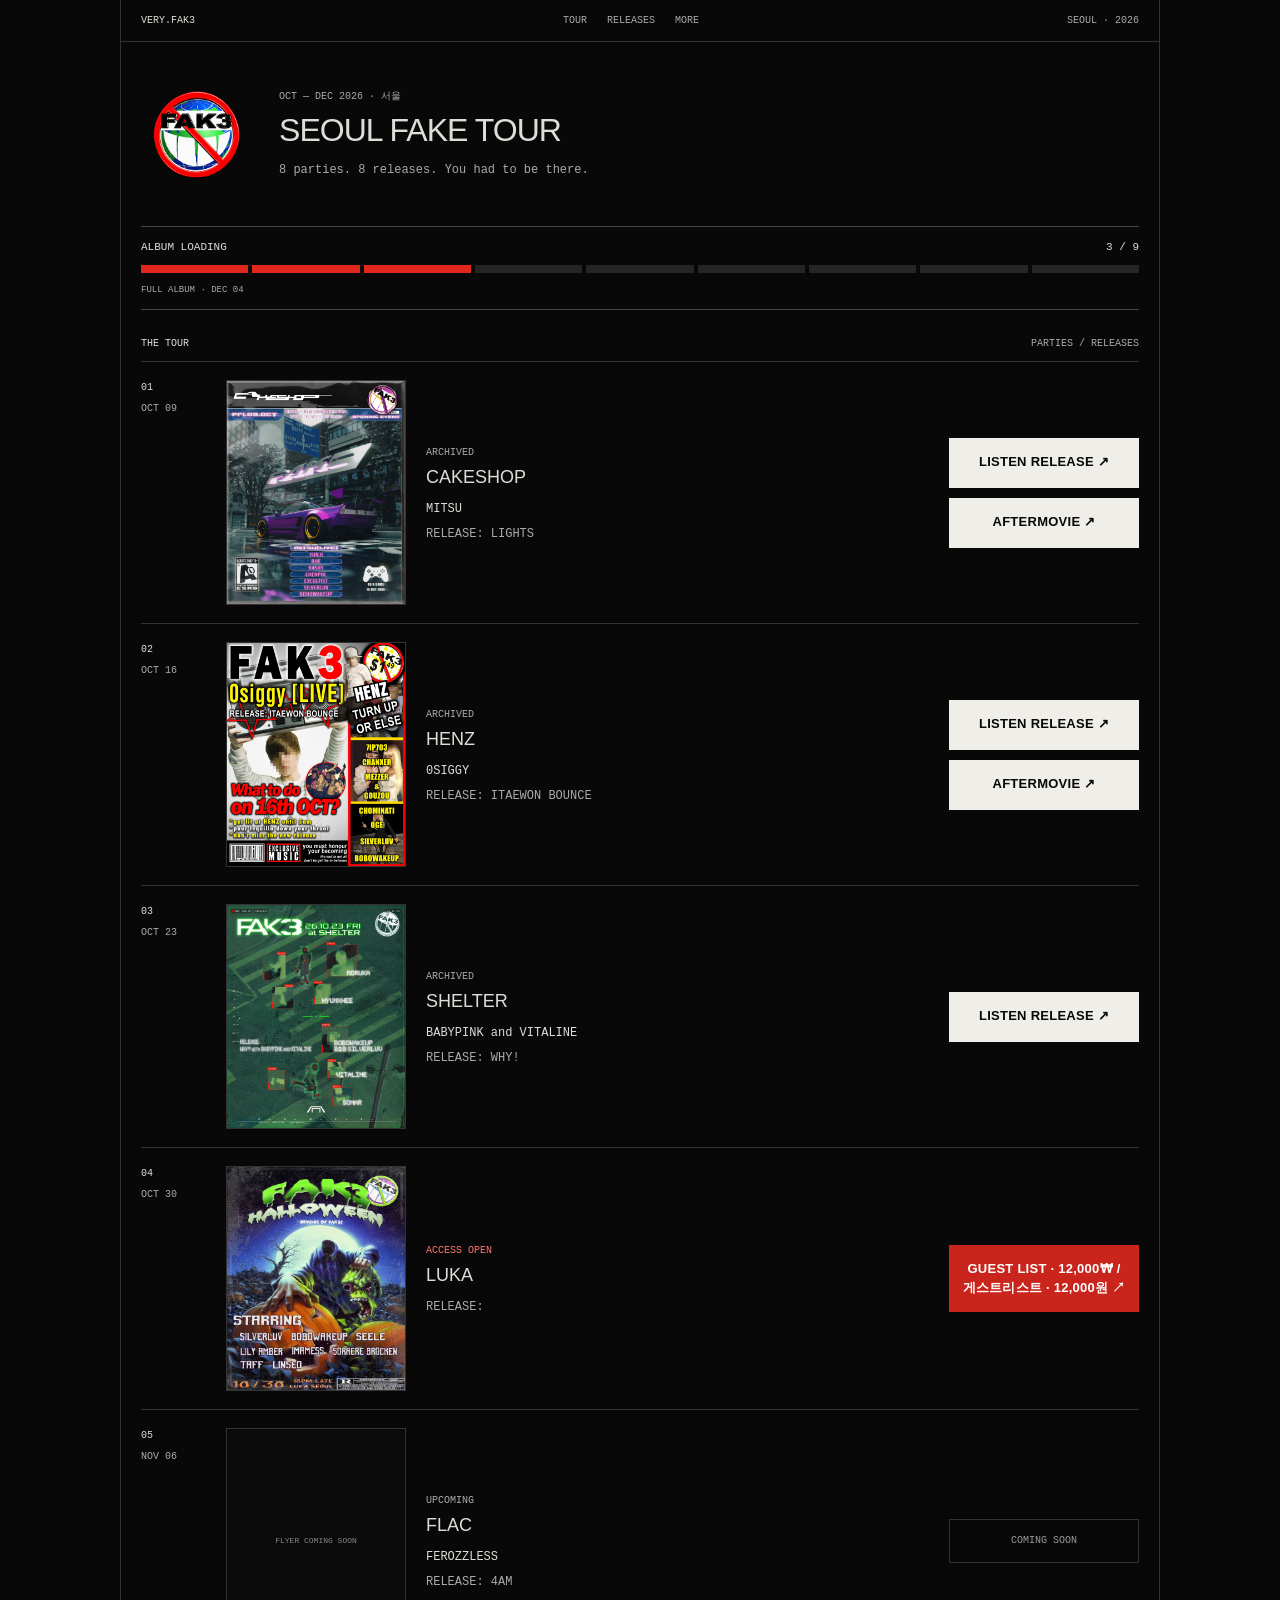
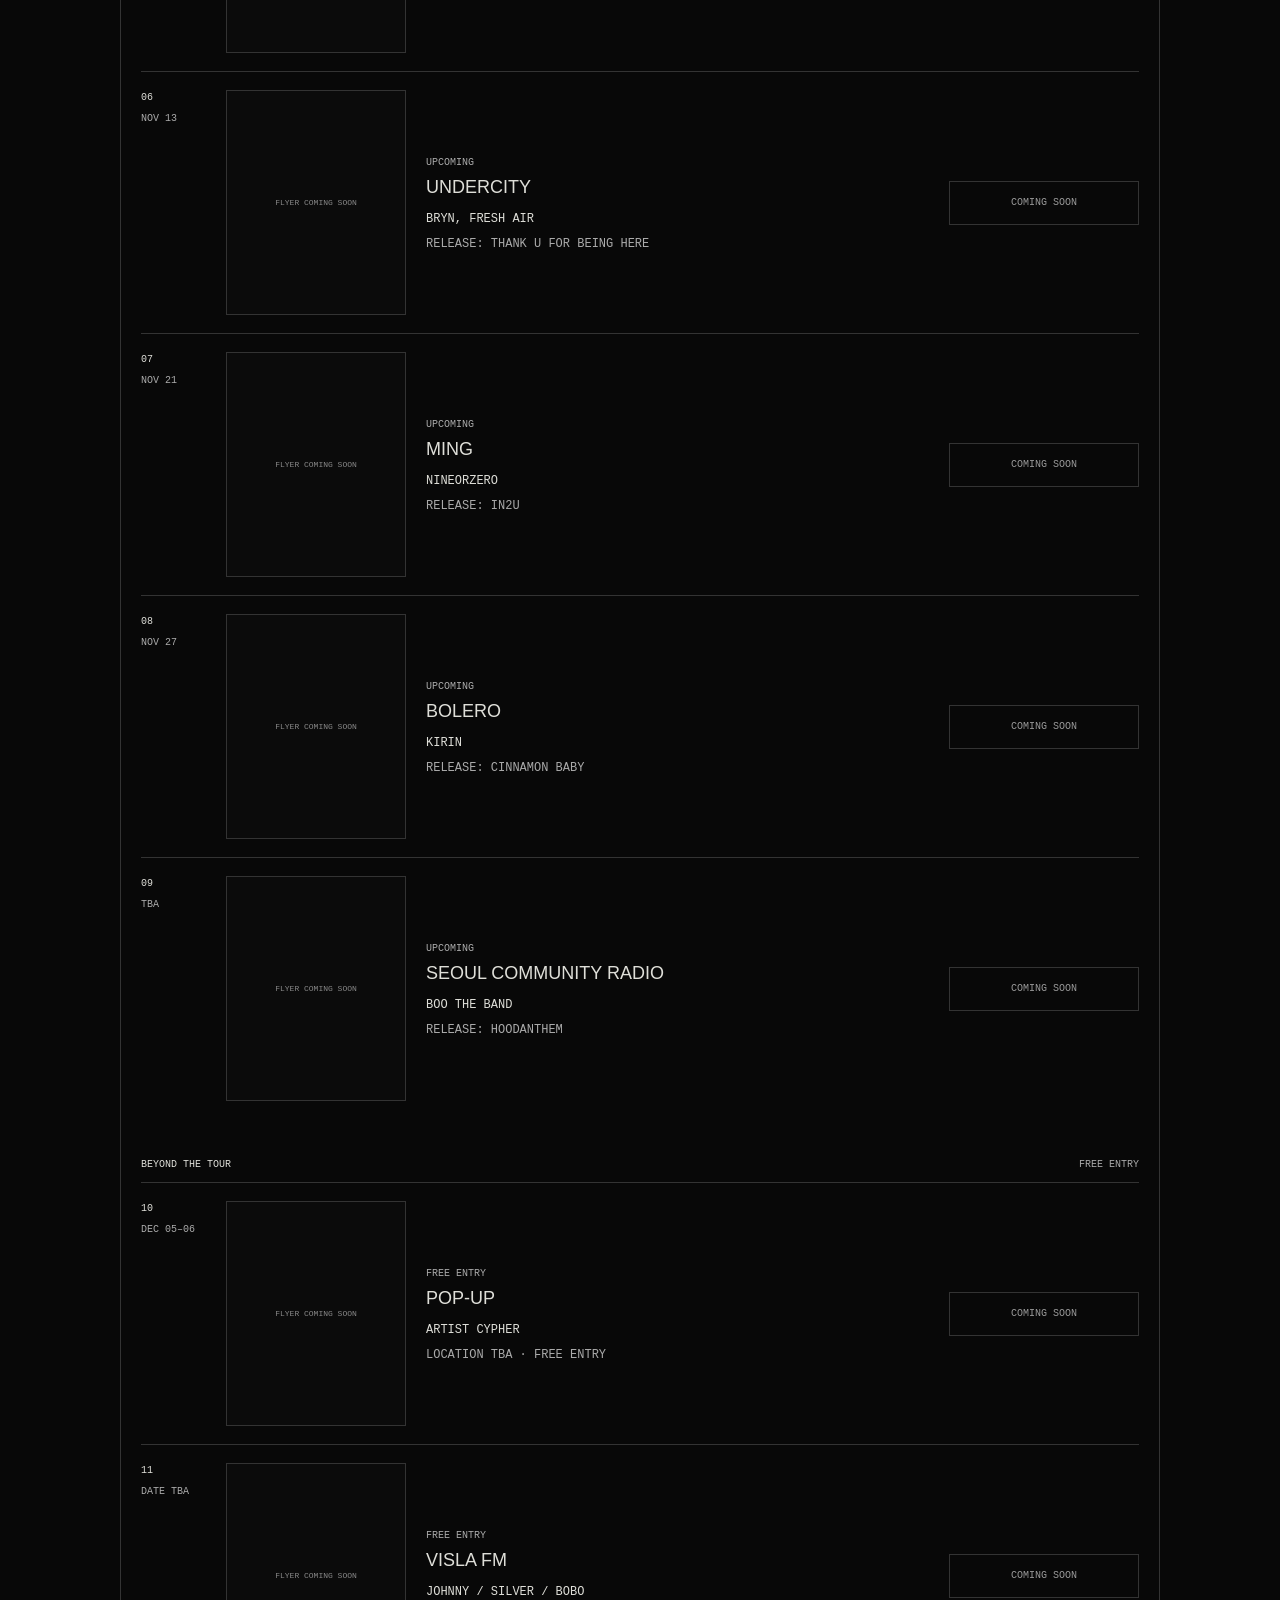
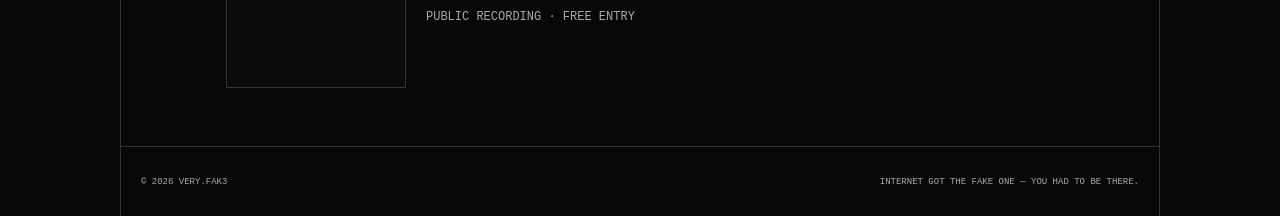
==== index.html @ c267aefb "Fix Henz artist and refresh tour data" ====
<!doctype html>
<html lang="en">
<head>
<meta charset="utf-8"><meta name="viewport" content="width=device-width,initial-scale=1">
<title>SEOUL FAKE TOUR — VERY.FAK3</title>
<meta name="description" content="8 parties. 8 releases. Seoul, October–December 2026. Tickets, music and live memories from VERY.FAK3.">
<meta name="theme-color" content="#080808">
<link rel="icon" href="logo.png">
<link rel="stylesheet" href="style.css?v=4">
<script defer src="data.js?v=5"></script>
<script defer src="script.js?v=5"></script>
</head>
<body><a class="skip" href="#events">Skip to events</a><div class="shell">
<header><a href="#top">VERY.FAK3</a><nav aria-label="Main navigation"><a href="#events">TOUR</a><a href="#album">RELEASES</a><a href="#extras">MORE</a></nav><span>SEOUL · 2026</span></header>
<main id="top"><section class="hero"><img src="logo.png" alt="VERY.FAK3" class="logo" width="112" height="112"><div><p class="eyebrow">OCT — DEC 2026 · 서울</p><h1>SEOUL FAKE TOUR</h1><p>8 parties. 8 releases. You had to be there.</p></div></section>
<section id="album" class="loading" aria-label="Album release progress"><div class="progress-label"><span id="album-label">ALBUM LOADING</span><span id="count">0 / </span></div><div id="blocks" class="blocks" role="progressbar" aria-label="Tracks released" aria-valuemin="0" aria-valuemax="9" aria-valuenow="0"></div><div class="album-bottom"><span>FULL ALBUM · DEC 04</span><span id="album-link"></span></div></section>
<div class="section-heading"><h2>THE TOUR</h2><span>PARTIES / RELEASES</span></div><section id="events" class="events" aria-label="Tour events"></section>
<div class="section-heading extra-heading"><h2>BEYOND THE TOUR</h2><span>FREE ENTRY</span></div><section id="extras" class="events" aria-label="Pop-up and radio"></section>
<noscript><p>Enable JavaScript to see the tour schedule and access links.</p></noscript>
</main><footer><span>© 2026 VERY.FAK3</span><span>INTERNET GOT THE FAKE ONE — YOU HAD TO BE THERE.</span></footer></div></body></html>
---- style.css ----
* {
  box-sizing: border-box;
}

html {
  background: #080808;
  color: #deded8;
  font-family: Arial, Helvetica, sans-serif;
  scroll-behavior: smooth;
}

body {
  margin: 0;
}

a {
  color: inherit;
  text-decoration: none;
}

a:focus-visible {
  outline: 2px solid #e1261c;
  outline-offset: 5px;
}

.skip {
  position: absolute;
  top: -70px;
  left: 12px;
  background: #deded8;
  color: #080808;
  padding: 12px;
  z-index: 5;
}

.skip:focus {
  top: 12px;
}

.shell {
  width: min(1040px, 100%);
  margin: auto;
  min-height: 100vh;
  border-inline: 1px solid #333;
}

header,
footer {
  display: flex;
  align-items: center;
  justify-content: space-between;
  gap: 16px;
  padding: 15px 20px;
  font: 10px "Courier New", monospace;
  color: #aaa;
}

header {
  border-bottom: 1px solid #333;
}

header > a {
  color: #deded8;
}

nav {
  display: flex;
  gap: 20px;
}

nav a:hover {
  color: #fff;
}

main {
  padding: 0 20px;
}

.hero {
  display: flex;
  align-items: center;
  gap: 26px;
  padding: 36px 0;
}

.logo {
  width: 112px;
  height: 112px;
  object-fit: contain;
}

.hero h1 {
  font-size: clamp(20px, 4vw, 32px);
  font-weight: 500;
  letter-spacing: -0.03em;
  margin: 8px 0 12px;
}

.hero p {
  font: 12px/1.5 "Courier New", monospace;
  color: #aaa;
  margin: 0;
}

.hero .eyebrow {
  font-size: 10px;
}

.loading {
  border-block: 1px solid #444;
  padding: 14px 0;
  margin-bottom: 28px;
  font: 11px "Courier New", monospace;
  scroll-margin-top: 20px;
}

.progress-label,
.album-bottom {
  display: flex;
  justify-content: space-between;
  gap: 12px;
}

.blocks {
  display: grid;
  grid-template-columns: repeat(9, 1fr);
  gap: 4px;
  margin: 12px 0;
}

.blocks i {
  height: 8px;
  background: #252525;
}

.blocks i.on {
  background: #e1261c;
}

.album-bottom {
  font-size: 9px;
  color: #aaa;
  align-items: center;
}

.section-heading {
  display: flex;
  justify-content: space-between;
  align-items: center;
  gap: 12px;
  padding-bottom: 12px;
  font: 10px "Courier New", monospace;
  color: #aaa;
}

.section-heading h2 {
  font: inherit;
  color: #deded8;
  margin: 0;
}

.events {
  scroll-margin-top: 20px;
}

.event {
  display: grid;
  grid-template-columns: 65px 180px minmax(0, 1fr) 190px;
  gap: 20px;
  align-items: center;
  border-top: 1px solid #333;
  padding: 18px 0;
}

.event:hover {
  background: #0d0d0d;
}

.event-id {
  font: 10px/1.6 "Courier New", monospace;
  align-self: start;
  color: #aaa;
  display: flex;
  flex-direction: column;
  gap: 5px;
}

.number {
  color: #deded8;
}

.media {
  aspect-ratio: 4 / 5;
  min-width: 0;
  border: 1px solid #333;
  display: grid;
  place-items: center;
  overflow: hidden;
  background: #0b0b0b;
}

.media span {
  font: 8px "Courier New", monospace;
  color: #888;
  text-align: center;
  padding: 8px;
}

.media img {
  display: block;
  width: 100%;
  height: 100%;
  object-fit: contain;
}

.status {
  font: 10px "Courier New", monospace;
  color: #aaa;
}

.status.open {
  color: #ff756c;
}

.info {
  min-width: 0;
}

.info h3 {
  font-size: 18px;
  font-weight: 500;
  margin: 8px 0 12px;
  overflow-wrap: anywhere;
}

.info p {
  font: 12px/1.6 "Courier New", monospace;
  margin: 0;
  overflow-wrap: anywhere;
}

.artist {
  color: #deded8;
}

.info .track {
  color: #aaa;
  margin-top: 6px;
}

.actions {
  display: flex;
  flex-direction: column;
  gap: 10px;
  min-width: 0;
}

.action {
  min-height: 50px;
  display: flex;
  align-items: center;
  justify-content: center;
  text-align: center;
  padding: 14px 12px;
  background: #f0eee8;
  border: 1px solid #f0eee8;
  color: #080808;
  font: 700 13px/1.4 Arial, Helvetica, sans-serif;
  letter-spacing: 0.02em;
  overflow-wrap: anywhere;
  transition: background 0.12s, color 0.12s;
}

.action-primary {
  background: #c9251d;
  border-color: #c9251d;
  color: #fff;
}

.action:hover {
  background: #fff;
  border-color: #fff;
  color: #080808;
  text-decoration: underline;
  text-underline-offset: 4px;
}

.action:focus-visible {
  outline: 3px solid #fff;
  outline-offset: 4px;
}

.unavailable {
  min-height: 44px;
  display: flex;
  align-items: center;
  justify-content: center;
  text-align: center;
  padding: 10px 8px;
  font: 10px/1.4 "Courier New", monospace;
  border: 1px solid #333;
  color: #999;
}

.access-note {
  font: 10px/1.5 "Courier New", monospace;
  color: #aaa;
}

.extra-heading {
  margin-top: 40px;
}

footer {
  border-top: 1px solid #333;
  margin-top: 40px;
  min-height: 70px;
  font-size: 9px;
}

@media (max-width: 700px) {
  .shell {
    border: 0;
  }

  header,
  footer {
    padding: 14px 16px;
  }

  header > span {
    display: none;
  }

  nav {
    gap: 16px;
  }

  main {
    padding: 0 16px;
  }

  .hero {
    gap: 16px;
    padding: 28px 0;
  }

  .logo {
    width: 82px;
    height: 82px;
  }

  .hero p {
    font-size: 10px;
  }

  .event {
    grid-template-columns: 36px 100px minmax(0, 1fr);
    gap: 12px;
    padding: 16px 0;
  }

  .event-id {
    grid-column: 1;
    grid-row: 1;
    font-size: 9px;
  }

  .media {
    grid-column: 2;
    grid-row: 1;
    align-self: start;
  }

  .info {
    grid-column: 3;
    grid-row: 1;
  }

  .info h3 {
    font-size: 15px;
    margin: 6px 0 10px;
  }

  .info p {
    font-size: 11px;
  }

  .actions {
    grid-column: 1 / -1;
    grid-row: 2;
    width: 100%;
  }

  .action {
    min-height: 52px;
    font-size: 14px;
  }

  .section-heading {
    font-size: 9px;
  }

  footer {
    align-items: start;
    flex-direction: column;
    gap: 9px;
  }
}

@media (max-width: 360px) {
  .event {
    grid-template-columns: 28px 80px minmax(0, 1fr);
    gap: 9px;
  }

  .hero {
    gap: 12px;
  }

  .logo {
    width: 66px;
    height: 66px;
  }
}

@media (prefers-reduced-motion: reduce) {
  html {
    scroll-behavior: auto;
  }

  .action {
    transition: none;
  }
}
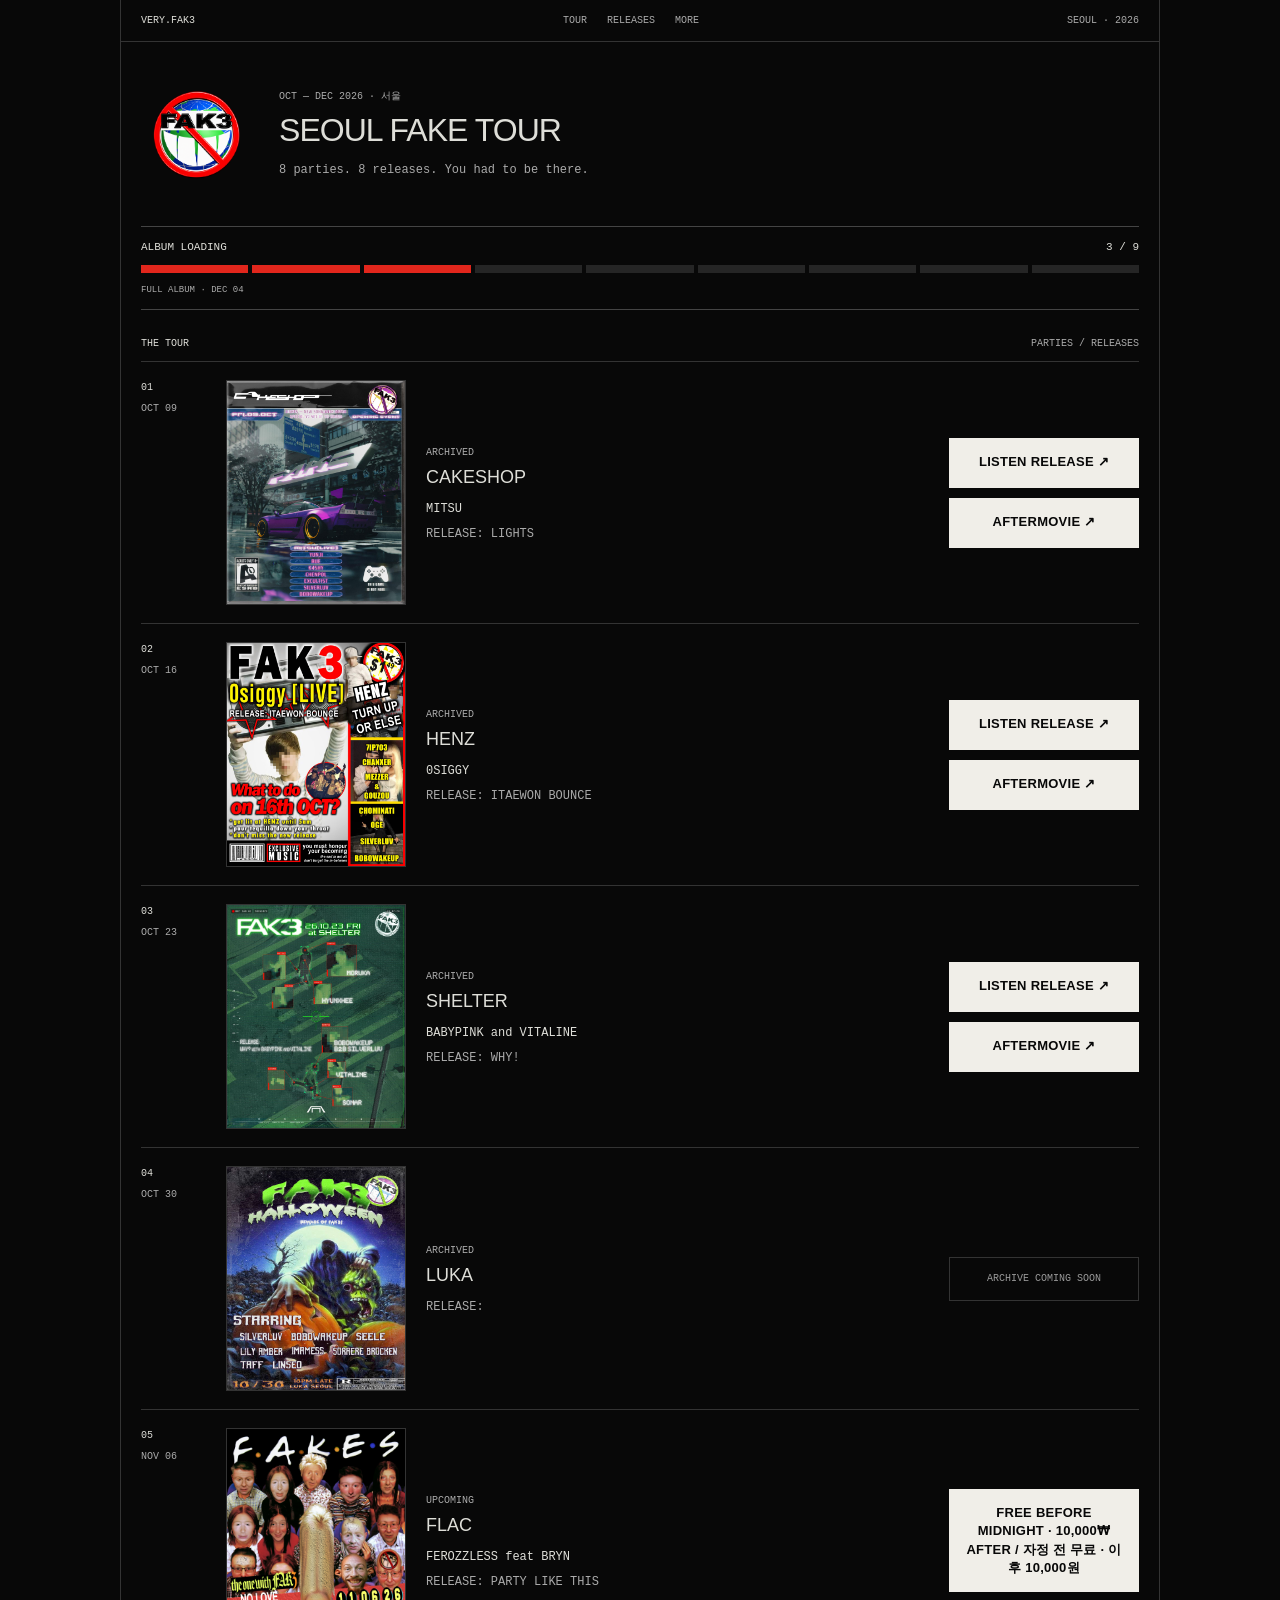
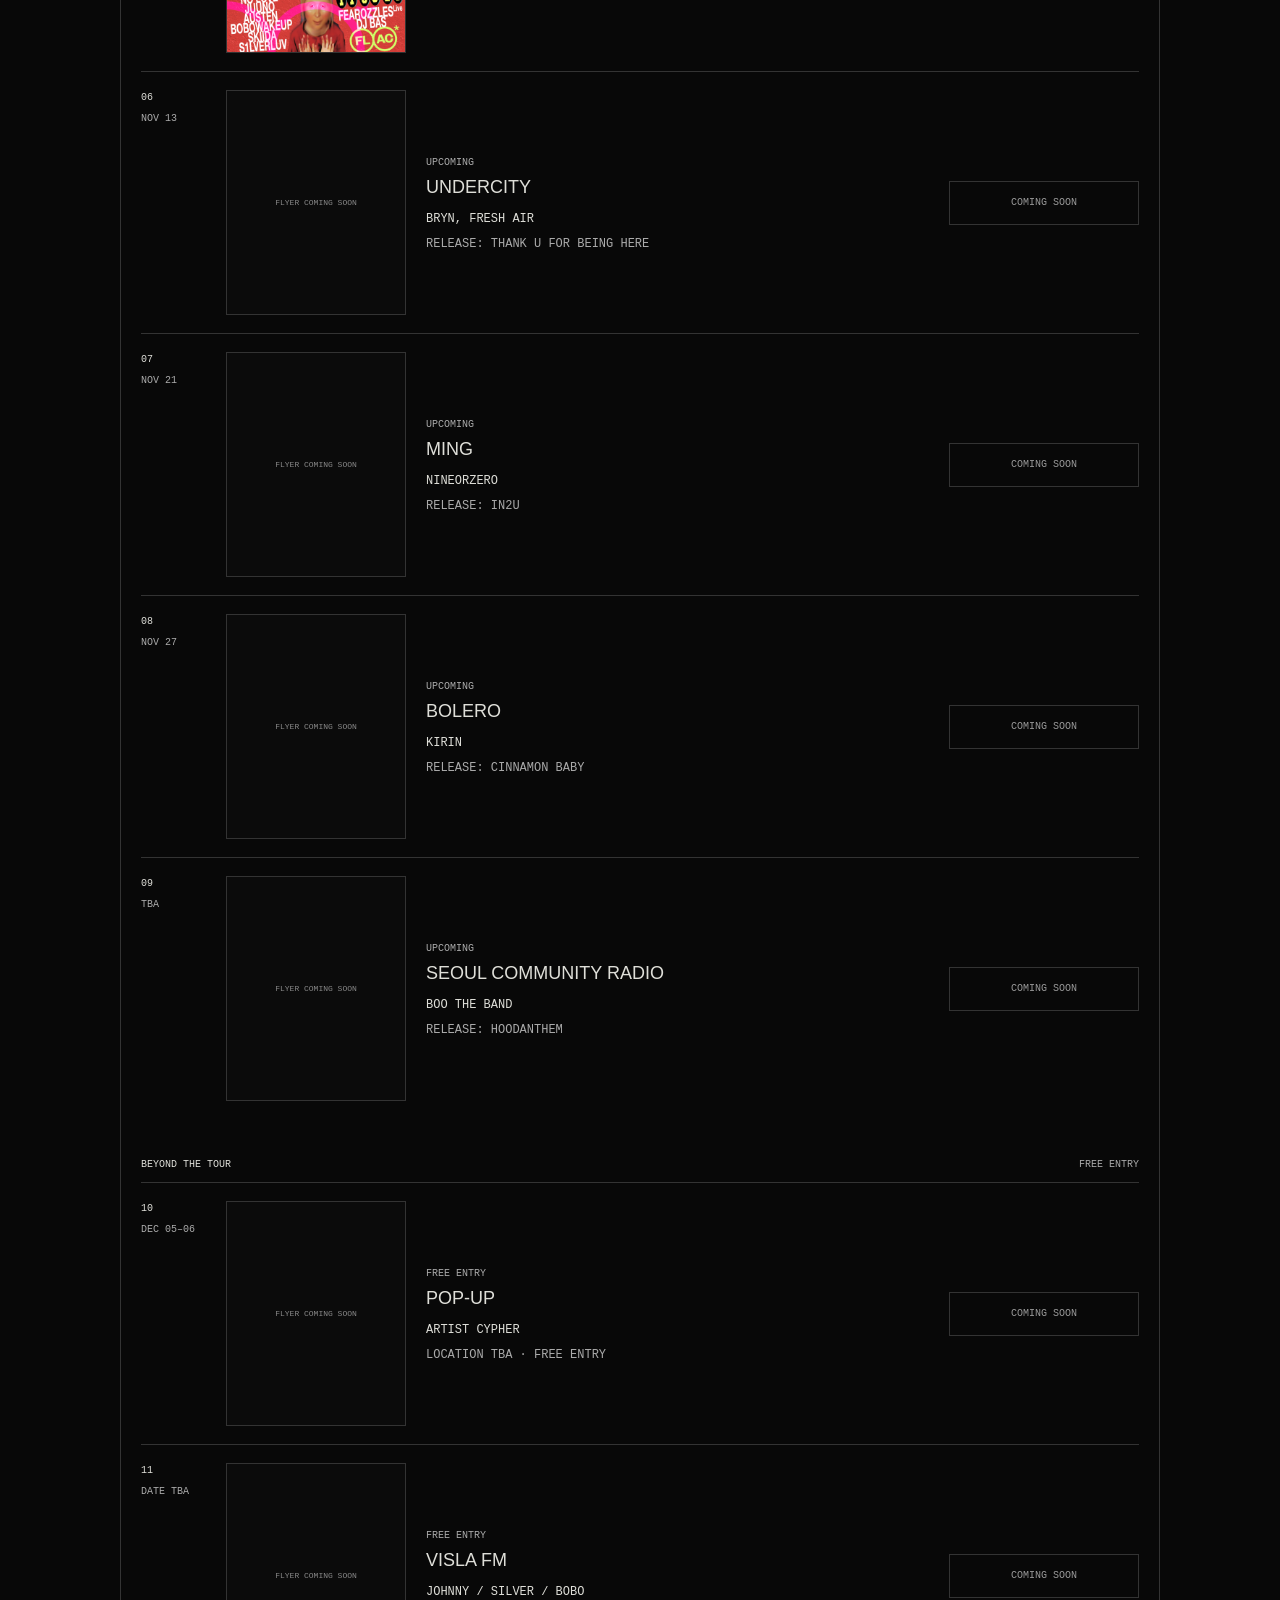
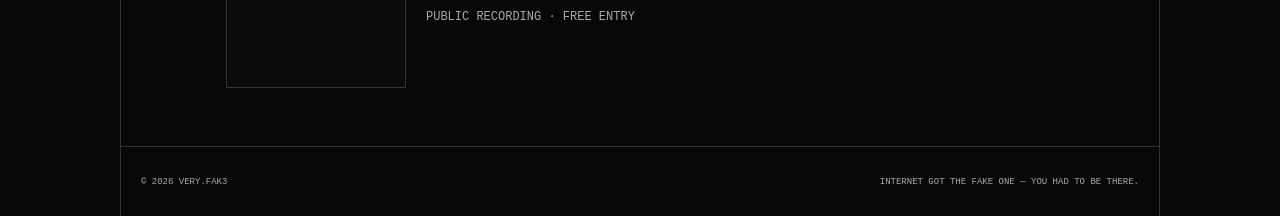
==== commit 39ef281a: "Close Luka, add Flac flyer and Shelter aftermovie" ====
--- a/index.html
+++ b/index.html
@@ -7,8 +7,8 @@
 <meta name="theme-color" content="#080808">
 <link rel="icon" href="logo.png">
 <link rel="stylesheet" href="style.css?v=4">
-<script defer src="data.js?v=5"></script>
-<script defer src="script.js?v=5"></script>
+<script defer src="data.js?v=6"></script>
+<script defer src="script.js?v=6"></script>
 </head>
 <body><a class="skip" href="#events">Skip to events</a><div class="shell">
 <header><a href="#top">VERY.FAK3</a><nav aria-label="Main navigation"><a href="#events">TOUR</a><a href="#album">RELEASES</a><a href="#extras">MORE</a></nav><span>SEOUL · 2026</span></header>
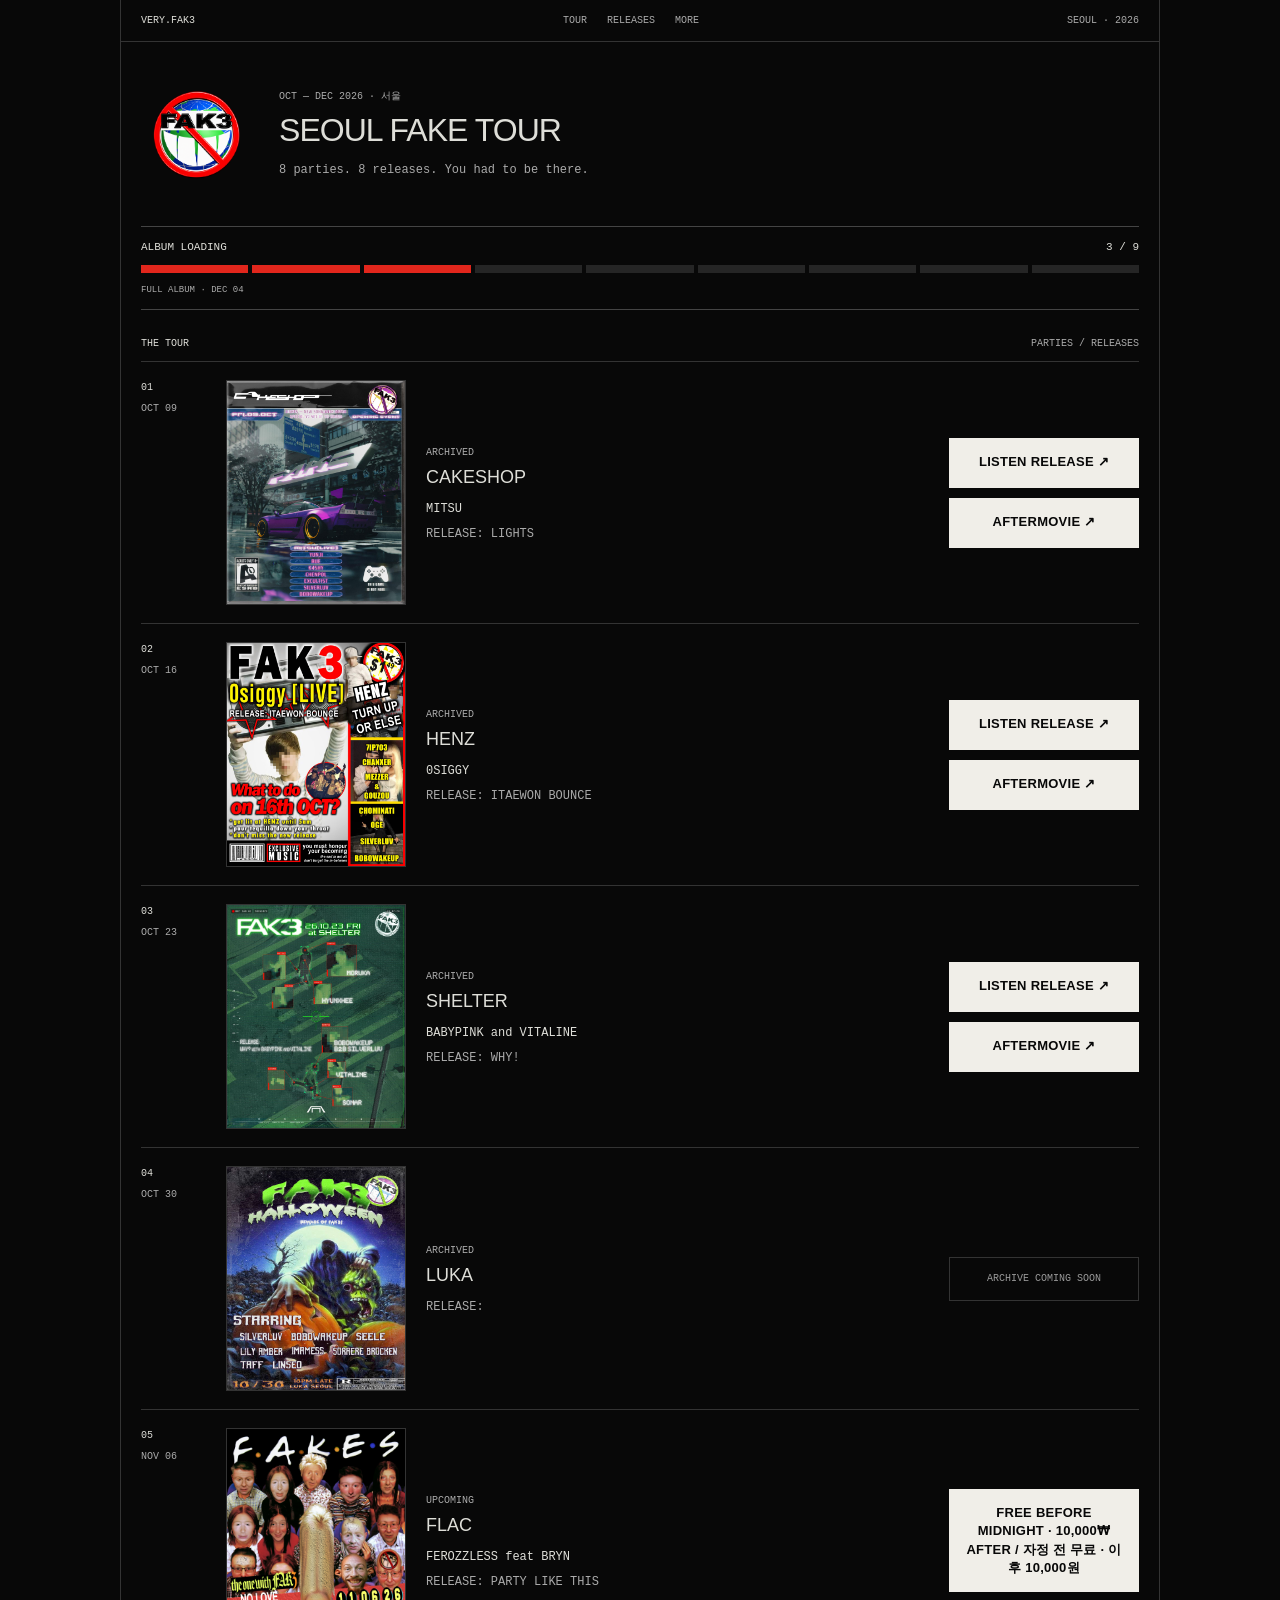
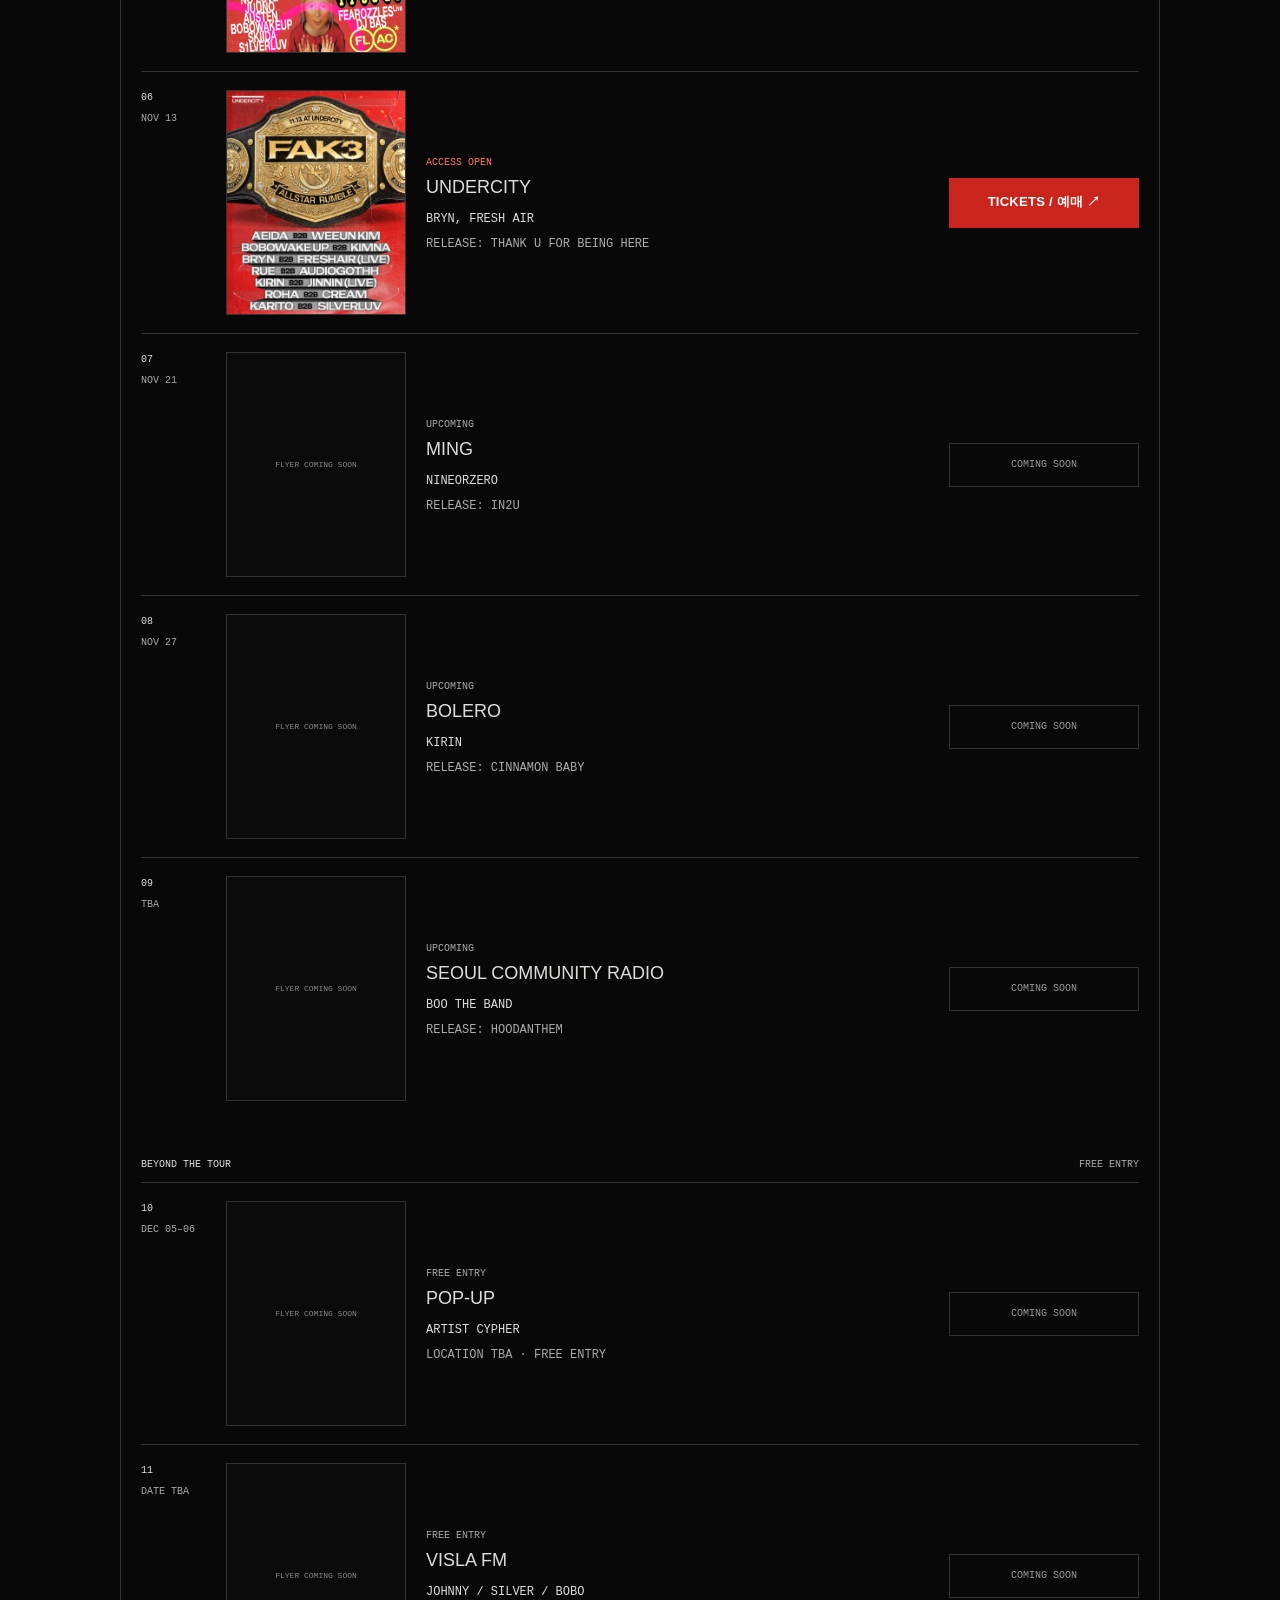
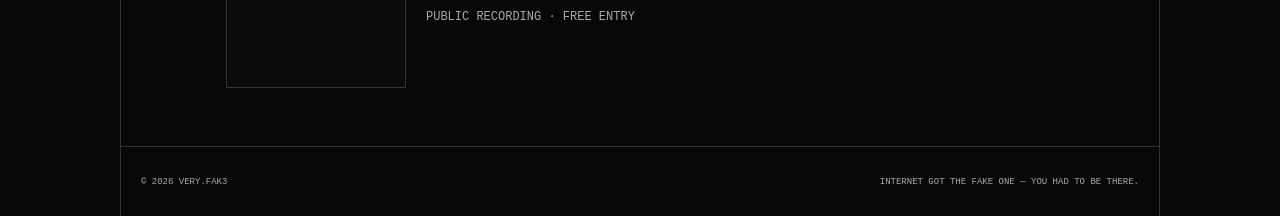
==== commit 74c6048c: "Update index.html" ====
--- a/index.html
+++ b/index.html
@@ -7,8 +7,8 @@
 <meta name="theme-color" content="#080808">
 <link rel="icon" href="logo.png">
 <link rel="stylesheet" href="style.css?v=4">
-<script defer src="data.js?v=6"></script>
-<script defer src="script.js?v=6"></script>
+<script defer src="data.js?v=8"></script>
+<script defer src="script.js?v=8"></script>
 </head>
 <body><a class="skip" href="#events">Skip to events</a><div class="shell">
 <header><a href="#top">VERY.FAK3</a><nav aria-label="Main navigation"><a href="#events">TOUR</a><a href="#album">RELEASES</a><a href="#extras">MORE</a></nav><span>SEOUL · 2026</span></header>
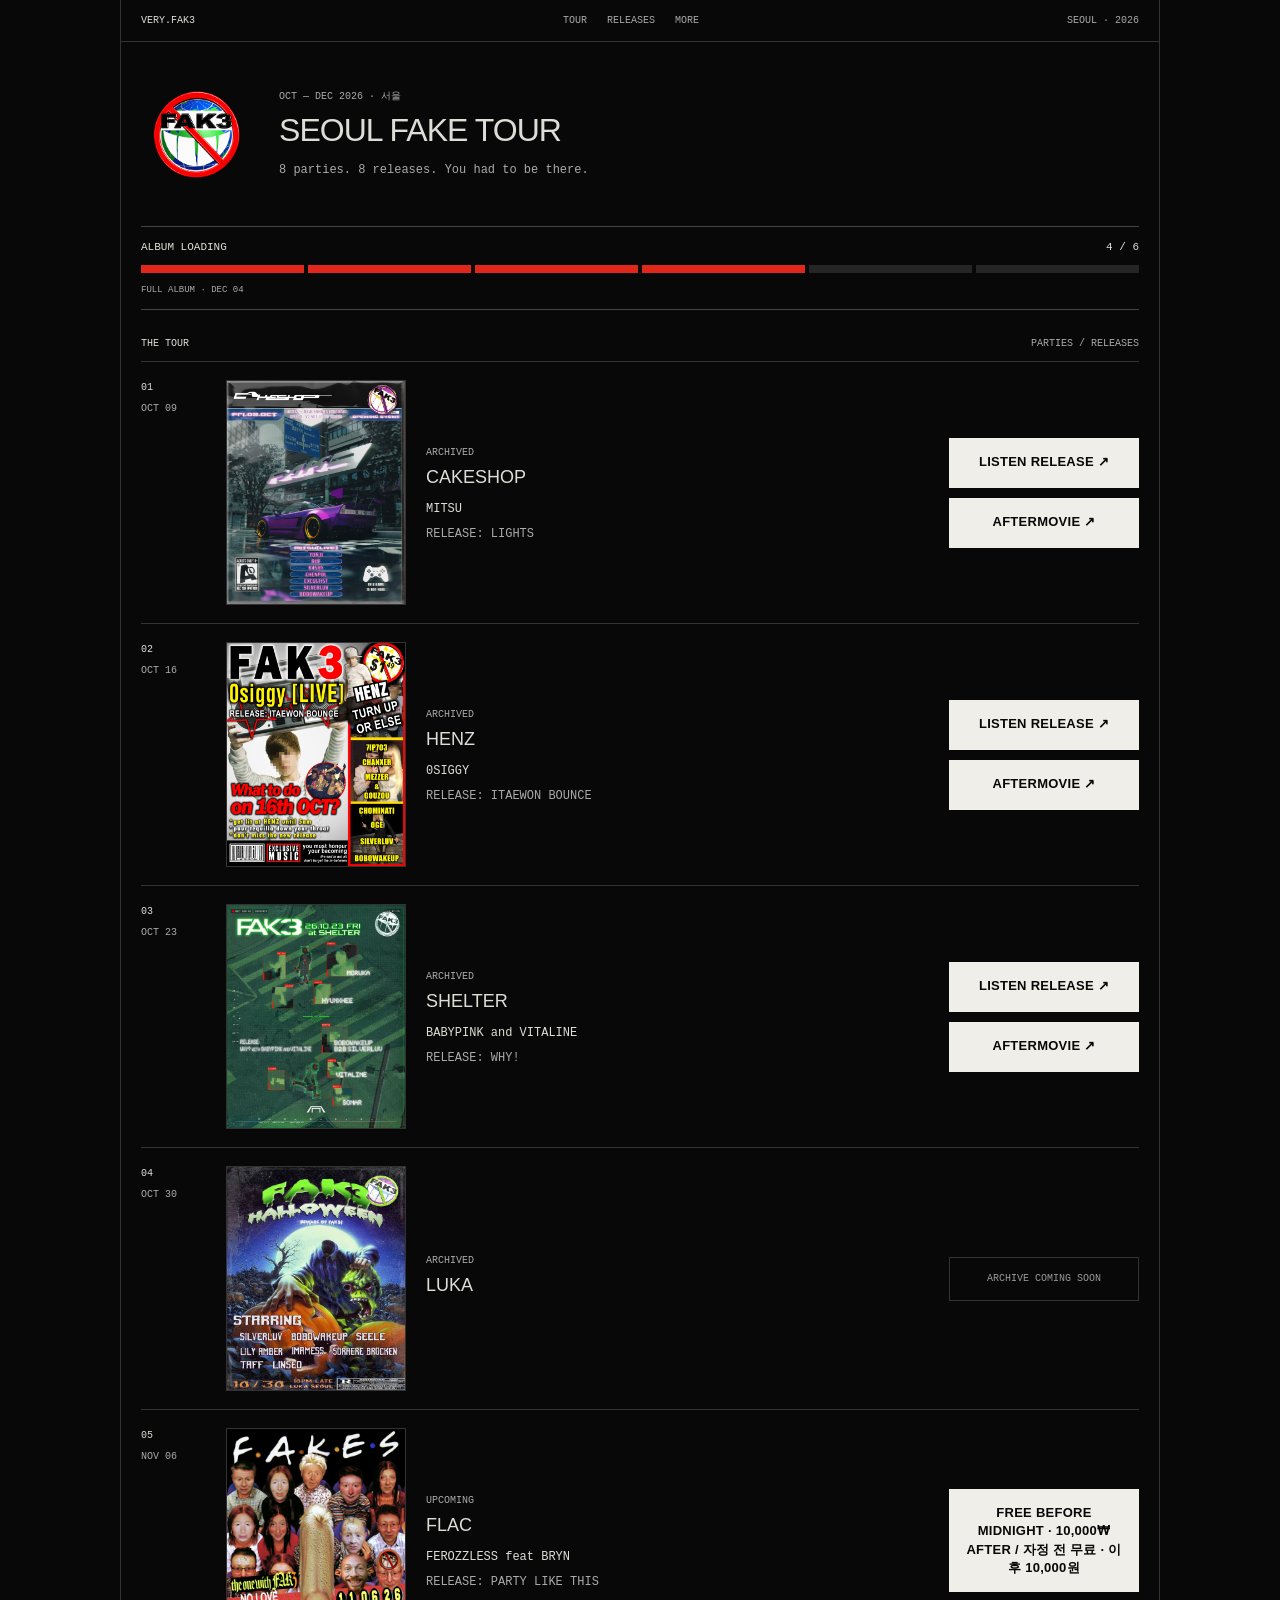
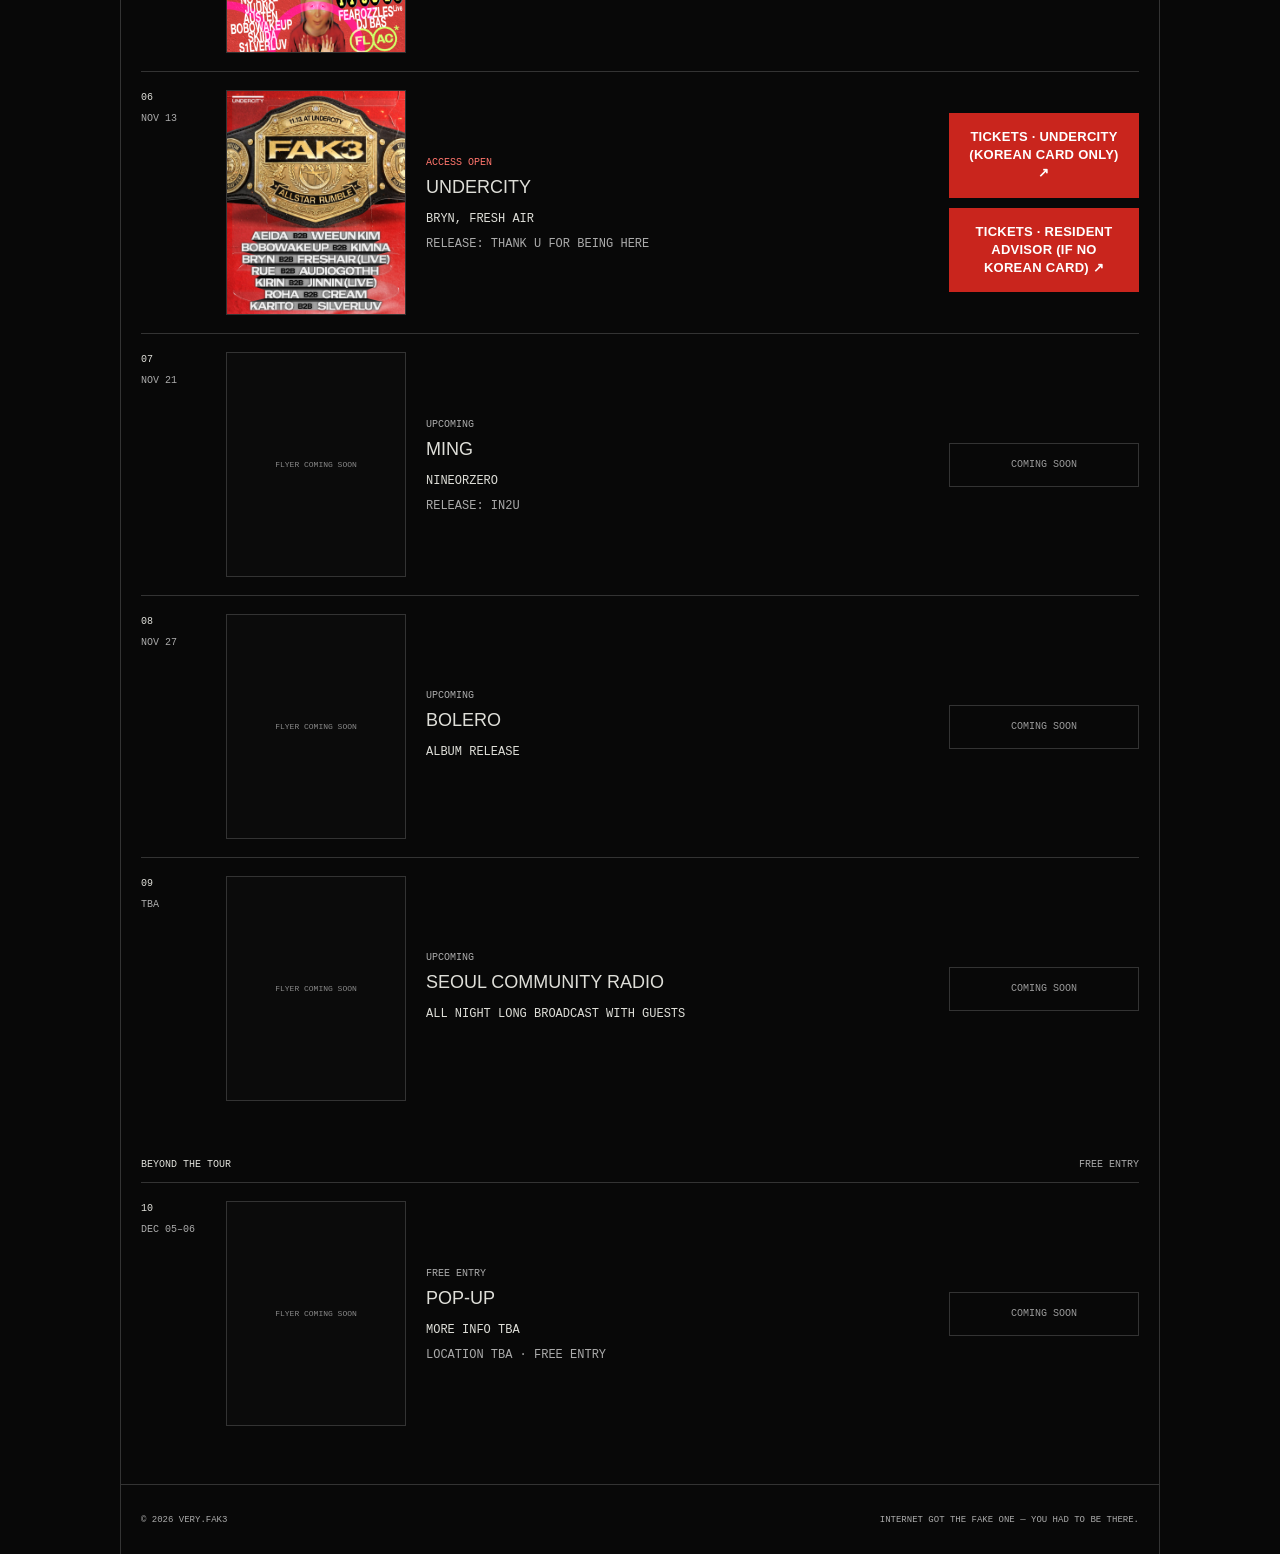
==== commit e66739f6: "album release number" ====
--- a/index.html
+++ b/index.html
@@ -7,8 +7,8 @@
 <meta name="theme-color" content="#080808">
 <link rel="icon" href="logo.png">
 <link rel="stylesheet" href="style.css?v=4">
-<script defer src="data.js?v=8"></script>
-<script defer src="script.js?v=8"></script>
+<script defer src="data.js?v=10"></script>
+<script defer src="script.js?v=10"></script>
 </head>
 <body><a class="skip" href="#events">Skip to events</a><div class="shell">
 <header><a href="#top">VERY.FAK3</a><nav aria-label="Main navigation"><a href="#events">TOUR</a><a href="#album">RELEASES</a><a href="#extras">MORE</a></nav><span>SEOUL · 2026</span></header>
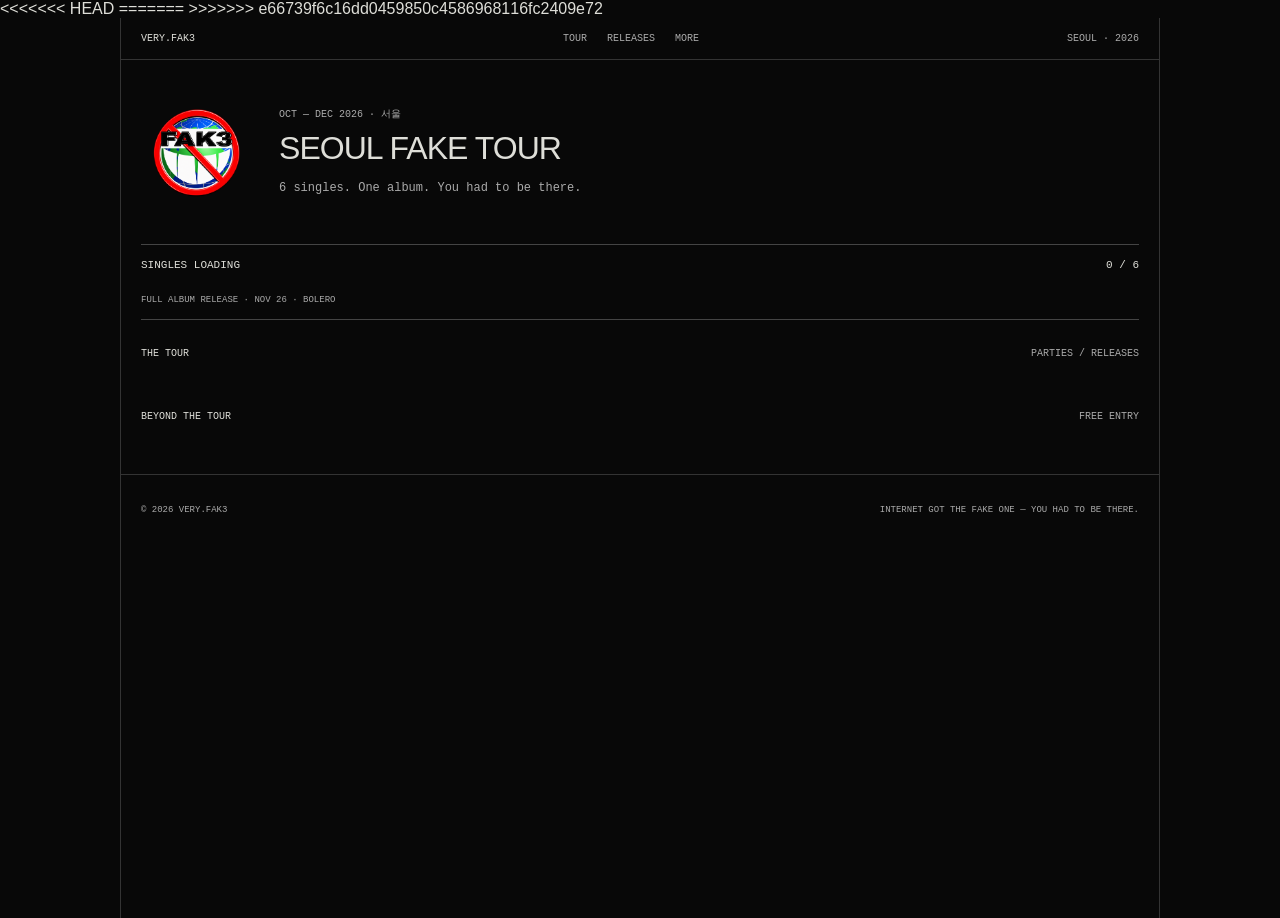
==== commit e251aebb: "final" ====
--- a/index.html
+++ b/index.html
@@ -1,6 +1,28 @@
 <!doctype html>
 <html lang="en">
 <head>
+<<<<<<< HEAD
+  <meta charset="utf-8">
+  <meta
+    name="viewport"
+    content="width=device-width, initial-scale=1"
+  >
+
+  <title>SEOUL FAKE TOUR — VERY.FAK3</title>
+
+  <meta
+    name="description"
+    content="6 singles. One album. Seoul, October–December 2026. Music, parties and live memories from VERY.FAK3. Full album release at Bolero on November 26."
+  >
+
+  <meta name="theme-color" content="#080808">
+
+  <link rel="icon" href="logo.png">
+  <link rel="stylesheet" href="style.css?v=20261120-3">
+
+  <script defer src="data.js?v=20261120-3"></script>
+  <script defer src="script.js?v=20261120-3"></script>
+=======
 <meta charset="utf-8"><meta name="viewport" content="width=device-width,initial-scale=1">
 <title>SEOUL FAKE TOUR — VERY.FAK3</title>
 <meta name="description" content="8 parties. 8 releases. Seoul, October–December 2026. Tickets, music and live memories from VERY.FAK3.">
@@ -9,12 +31,104 @@
 <link rel="stylesheet" href="style.css?v=4">
 <script defer src="data.js?v=10"></script>
 <script defer src="script.js?v=10"></script>
+>>>>>>> e66739f6c16dd0459850c4586968116fc2409e72
 </head>
-<body><a class="skip" href="#events">Skip to events</a><div class="shell">
-<header><a href="#top">VERY.FAK3</a><nav aria-label="Main navigation"><a href="#events">TOUR</a><a href="#album">RELEASES</a><a href="#extras">MORE</a></nav><span>SEOUL · 2026</span></header>
-<main id="top"><section class="hero"><img src="logo.png" alt="VERY.FAK3" class="logo" width="112" height="112"><div><p class="eyebrow">OCT — DEC 2026 · 서울</p><h1>SEOUL FAKE TOUR</h1><p>8 parties. 8 releases. You had to be there.</p></div></section>
-<section id="album" class="loading" aria-label="Album release progress"><div class="progress-label"><span id="album-label">ALBUM LOADING</span><span id="count">0 / </span></div><div id="blocks" class="blocks" role="progressbar" aria-label="Tracks released" aria-valuemin="0" aria-valuemax="9" aria-valuenow="0"></div><div class="album-bottom"><span>FULL ALBUM · DEC 04</span><span id="album-link"></span></div></section>
-<div class="section-heading"><h2>THE TOUR</h2><span>PARTIES / RELEASES</span></div><section id="events" class="events" aria-label="Tour events"></section>
-<div class="section-heading extra-heading"><h2>BEYOND THE TOUR</h2><span>FREE ENTRY</span></div><section id="extras" class="events" aria-label="Pop-up and radio"></section>
-<noscript><p>Enable JavaScript to see the tour schedule and access links.</p></noscript>
-</main><footer><span>© 2026 VERY.FAK3</span><span>INTERNET GOT THE FAKE ONE — YOU HAD TO BE THERE.</span></footer></div></body></html>
+
+<body>
+  <a class="skip" href="#events">Skip to events</a>
+
+  <div class="shell">
+    <header>
+      <a href="#top">VERY.FAK3</a>
+
+      <nav aria-label="Main navigation">
+        <a href="#events">TOUR</a>
+        <a href="#album">RELEASES</a>
+        <a href="#extras">MORE</a>
+      </nav>
+
+      <span>SEOUL · 2026</span>
+    </header>
+
+    <main id="top">
+      <section class="hero">
+        <img
+          src="logo.png"
+          alt="VERY.FAK3"
+          class="logo"
+          width="112"
+          height="112"
+        >
+
+        <div>
+          <p class="eyebrow">OCT — DEC 2026 · 서울</p>
+          <h1>SEOUL FAKE TOUR</h1>
+          <p>6 singles. One album. You had to be there.</p>
+        </div>
+      </section>
+
+      <section
+        id="album"
+        class="loading"
+        aria-label="Single release progress"
+      >
+        <div class="progress-label">
+          <span id="album-label">SINGLES LOADING</span>
+          <span id="count">0 / 6</span>
+        </div>
+
+        <div
+          id="blocks"
+          class="blocks"
+          role="progressbar"
+          aria-label="Singles released"
+          aria-valuemin="0"
+          aria-valuemax="6"
+          aria-valuenow="0"
+        ></div>
+
+        <div class="album-bottom">
+          <span>FULL ALBUM RELEASE · NOV 26 · BOLERO</span>
+          <span id="album-link"></span>
+        </div>
+      </section>
+
+      <div class="section-heading">
+        <h2>THE TOUR</h2>
+        <span>PARTIES / RELEASES</span>
+      </div>
+
+      <section
+        id="events"
+        class="events"
+        aria-label="Tour events"
+      ></section>
+
+      <div class="section-heading extra-heading">
+        <h2>BEYOND THE TOUR</h2>
+        <span>FREE ENTRY</span>
+      </div>
+
+      <section
+        id="extras"
+        class="events"
+        aria-label="Pop-up"
+      ></section>
+
+      <noscript>
+        <p>
+          Enable JavaScript to see the tour schedule
+          and access links.
+        </p>
+      </noscript>
+    </main>
+
+    <footer>
+      <span>© 2026 VERY.FAK3</span>
+      <span>
+        INTERNET GOT THE FAKE ONE — YOU HAD TO BE THERE.
+      </span>
+    </footer>
+  </div>
+</body>
+</html>
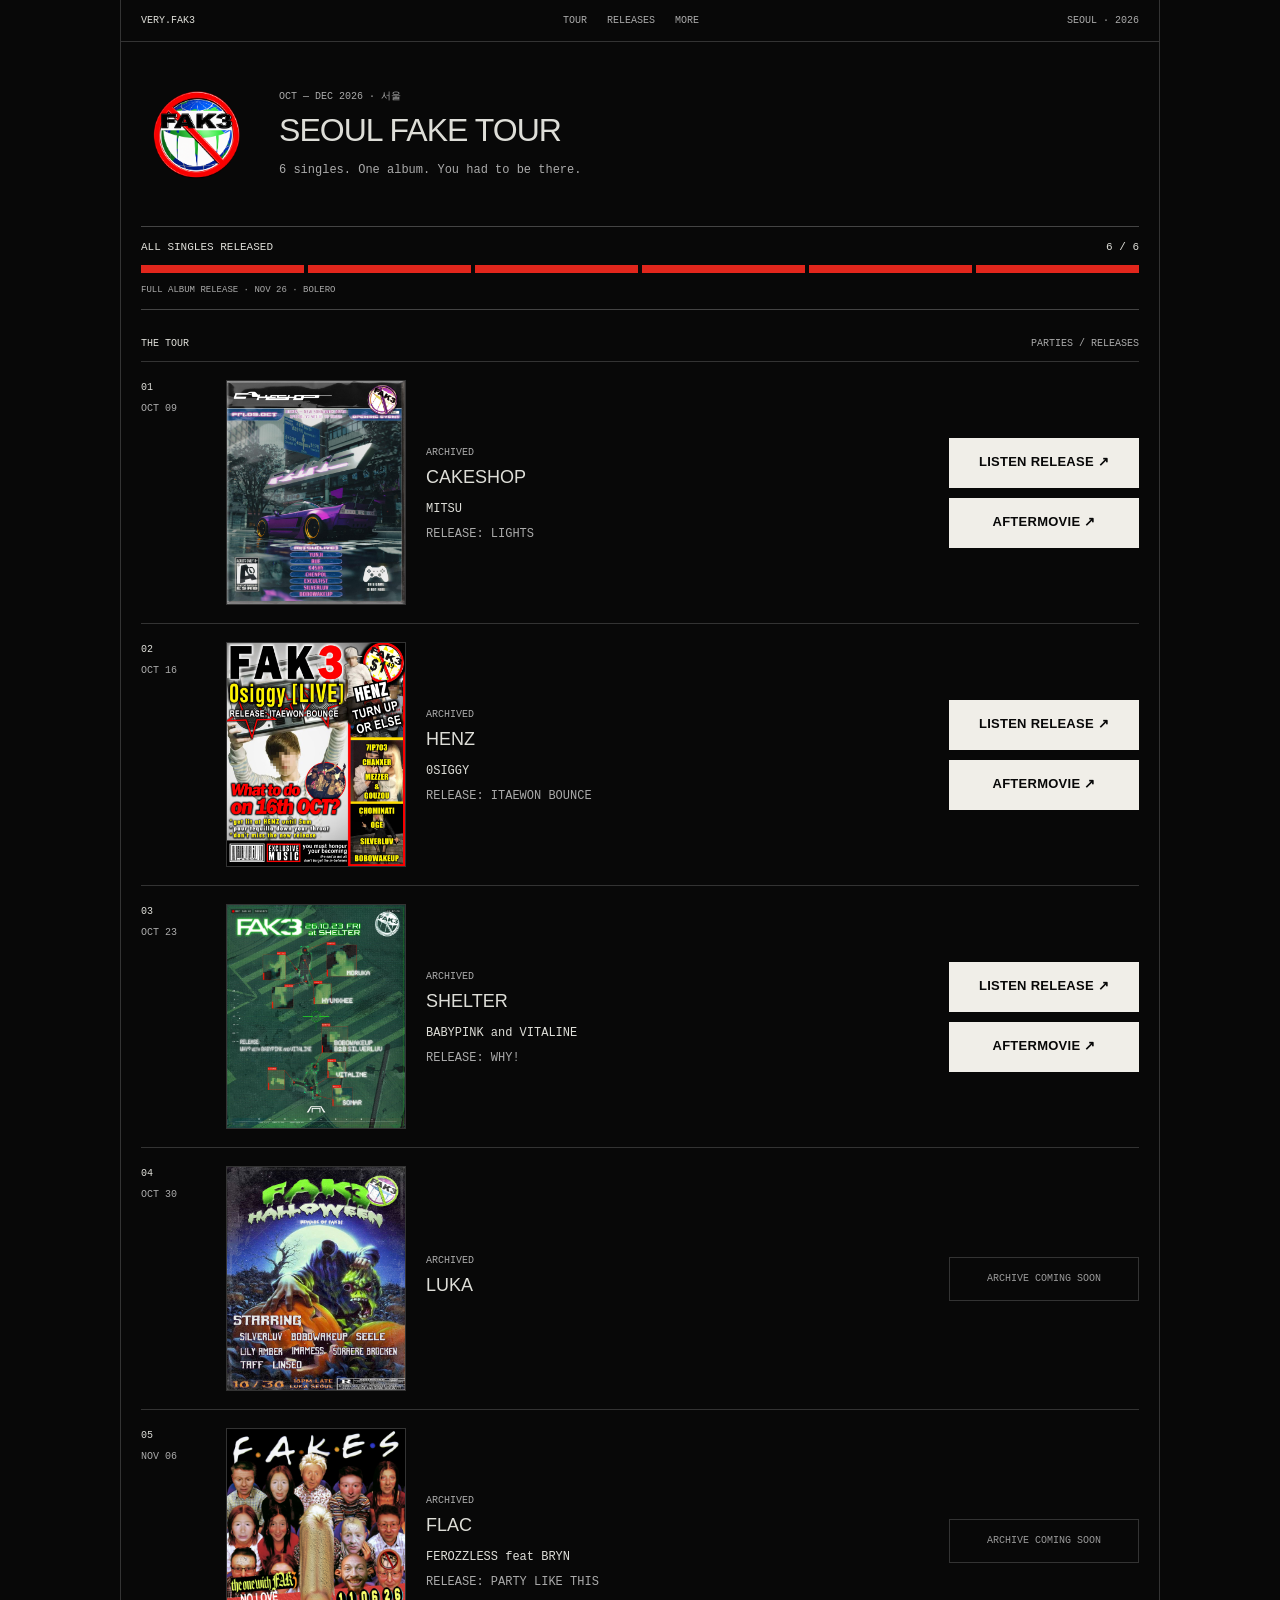
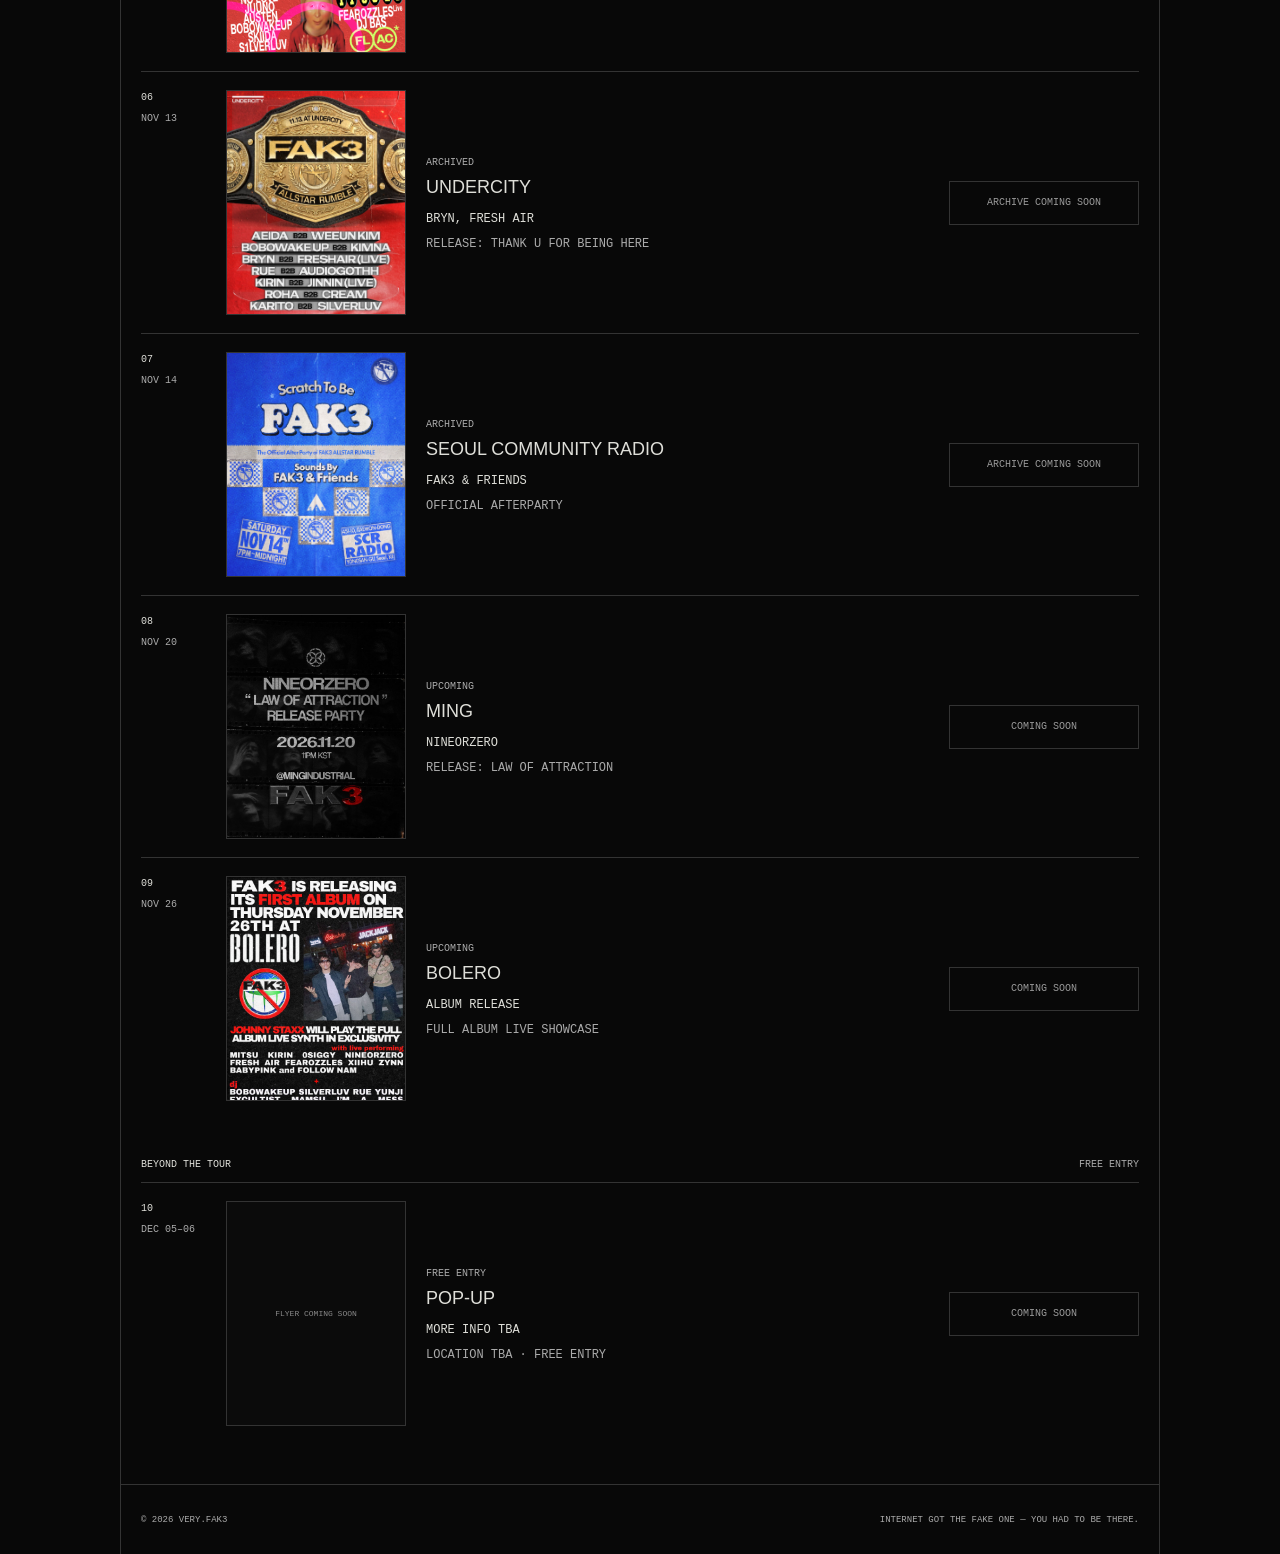
==== commit 84bb1534: "Resolve merge and update tour" ====
--- a/index.html
+++ b/index.html
@@ -1,12 +1,8 @@
 <!doctype html>
 <html lang="en">
 <head>
-<<<<<<< HEAD
   <meta charset="utf-8">
-  <meta
-    name="viewport"
-    content="width=device-width, initial-scale=1"
-  >
+  <meta name="viewport" content="width=device-width, initial-scale=1">
 
   <title>SEOUL FAKE TOUR — VERY.FAK3</title>
 
@@ -14,24 +10,13 @@
     name="description"
     content="6 singles. One album. Seoul, October–December 2026. Music, parties and live memories from VERY.FAK3. Full album release at Bolero on November 26."
   >
-
   <meta name="theme-color" content="#080808">
 
   <link rel="icon" href="logo.png">
-  <link rel="stylesheet" href="style.css?v=20261120-3">
+  <link rel="stylesheet" href="style.css?v=20261120-4">
 
-  <script defer src="data.js?v=20261120-3"></script>
-  <script defer src="script.js?v=20261120-3"></script>
-=======
-<meta charset="utf-8"><meta name="viewport" content="width=device-width,initial-scale=1">
-<title>SEOUL FAKE TOUR — VERY.FAK3</title>
-<meta name="description" content="8 parties. 8 releases. Seoul, October–December 2026. Tickets, music and live memories from VERY.FAK3.">
-<meta name="theme-color" content="#080808">
-<link rel="icon" href="logo.png">
-<link rel="stylesheet" href="style.css?v=4">
-<script defer src="data.js?v=10"></script>
-<script defer src="script.js?v=10"></script>
->>>>>>> e66739f6c16dd0459850c4586968116fc2409e72
+  <script defer src="data.js?v=20261120-4"></script>
+  <script defer src="script.js?v=20261120-4"></script>
 </head>
 
 <body>
@@ -116,18 +101,13 @@
       ></section>
 
       <noscript>
-        <p>
-          Enable JavaScript to see the tour schedule
-          and access links.
-        </p>
+        <p>Enable JavaScript to see the tour schedule and access links.</p>
       </noscript>
     </main>
 
     <footer>
       <span>© 2026 VERY.FAK3</span>
-      <span>
-        INTERNET GOT THE FAKE ONE — YOU HAD TO BE THERE.
-      </span>
+      <span>INTERNET GOT THE FAKE ONE — YOU HAD TO BE THERE.</span>
     </footer>
   </div>
 </body>
